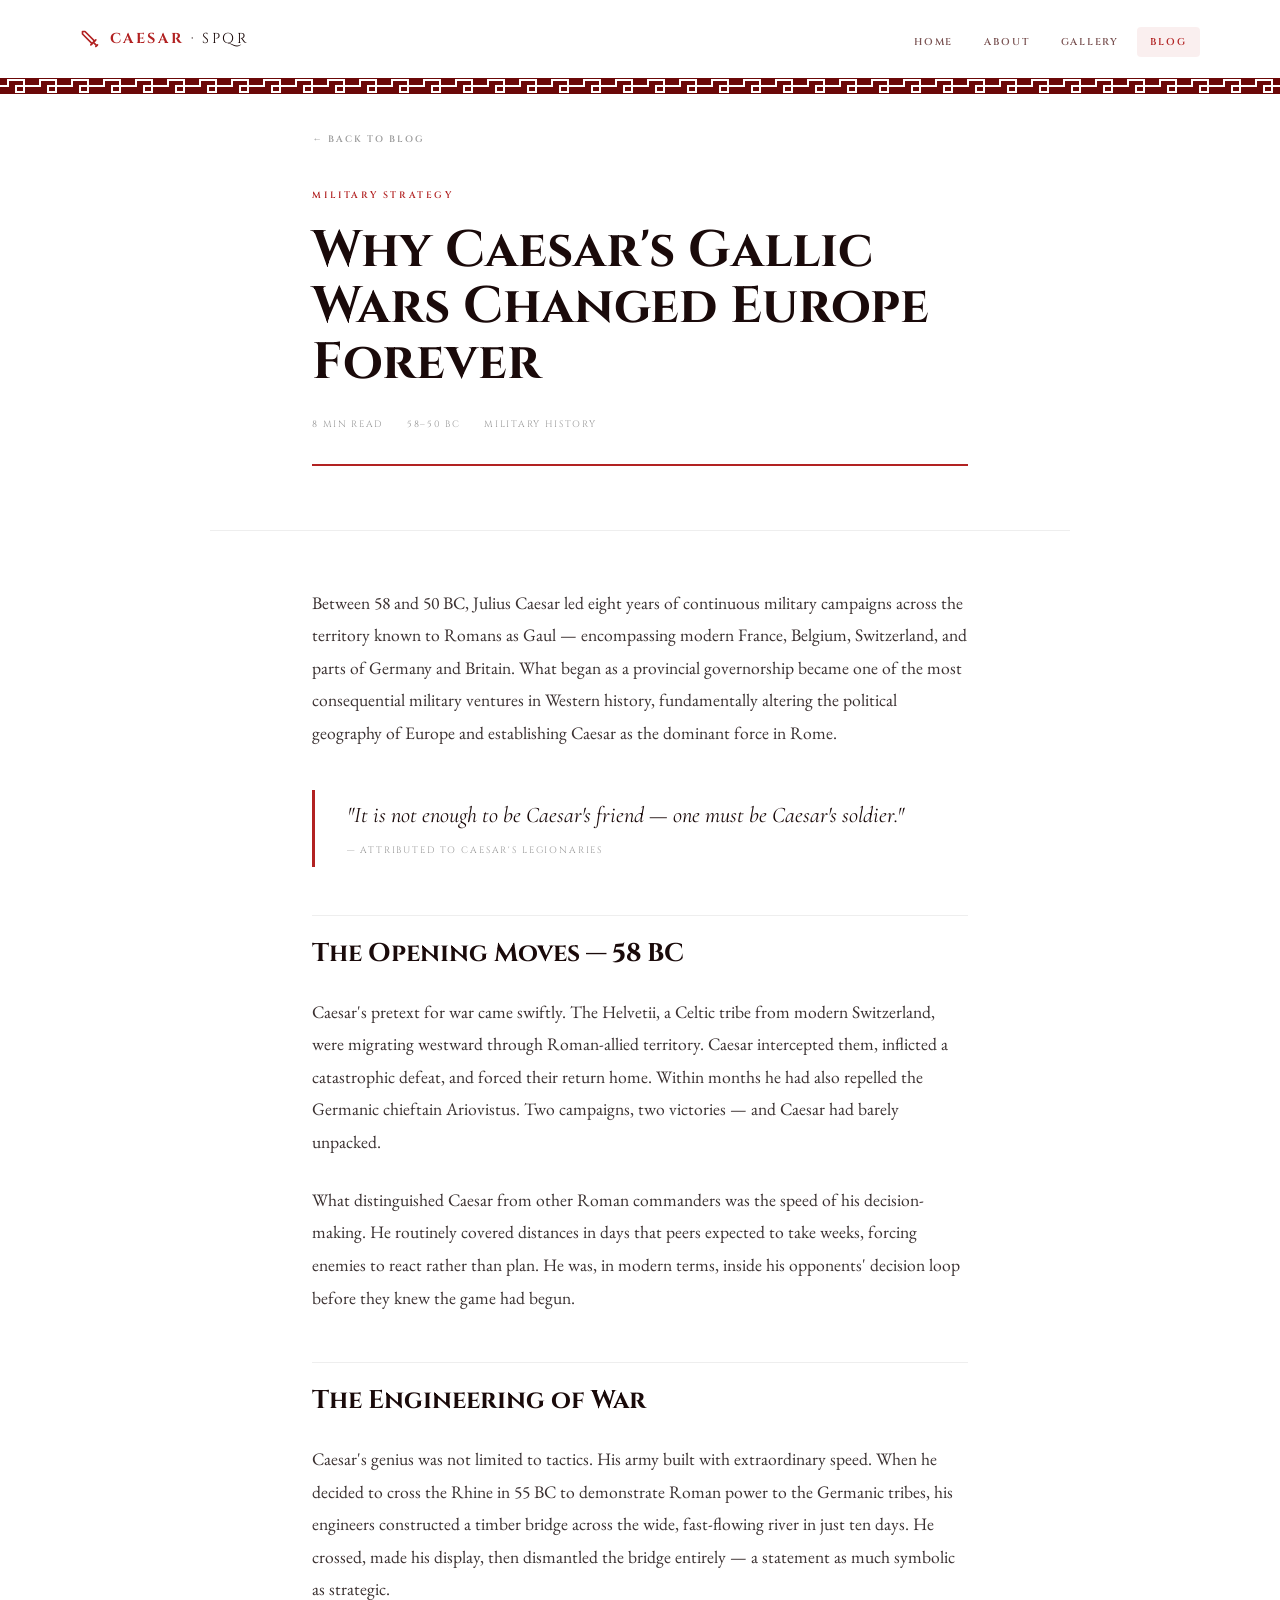
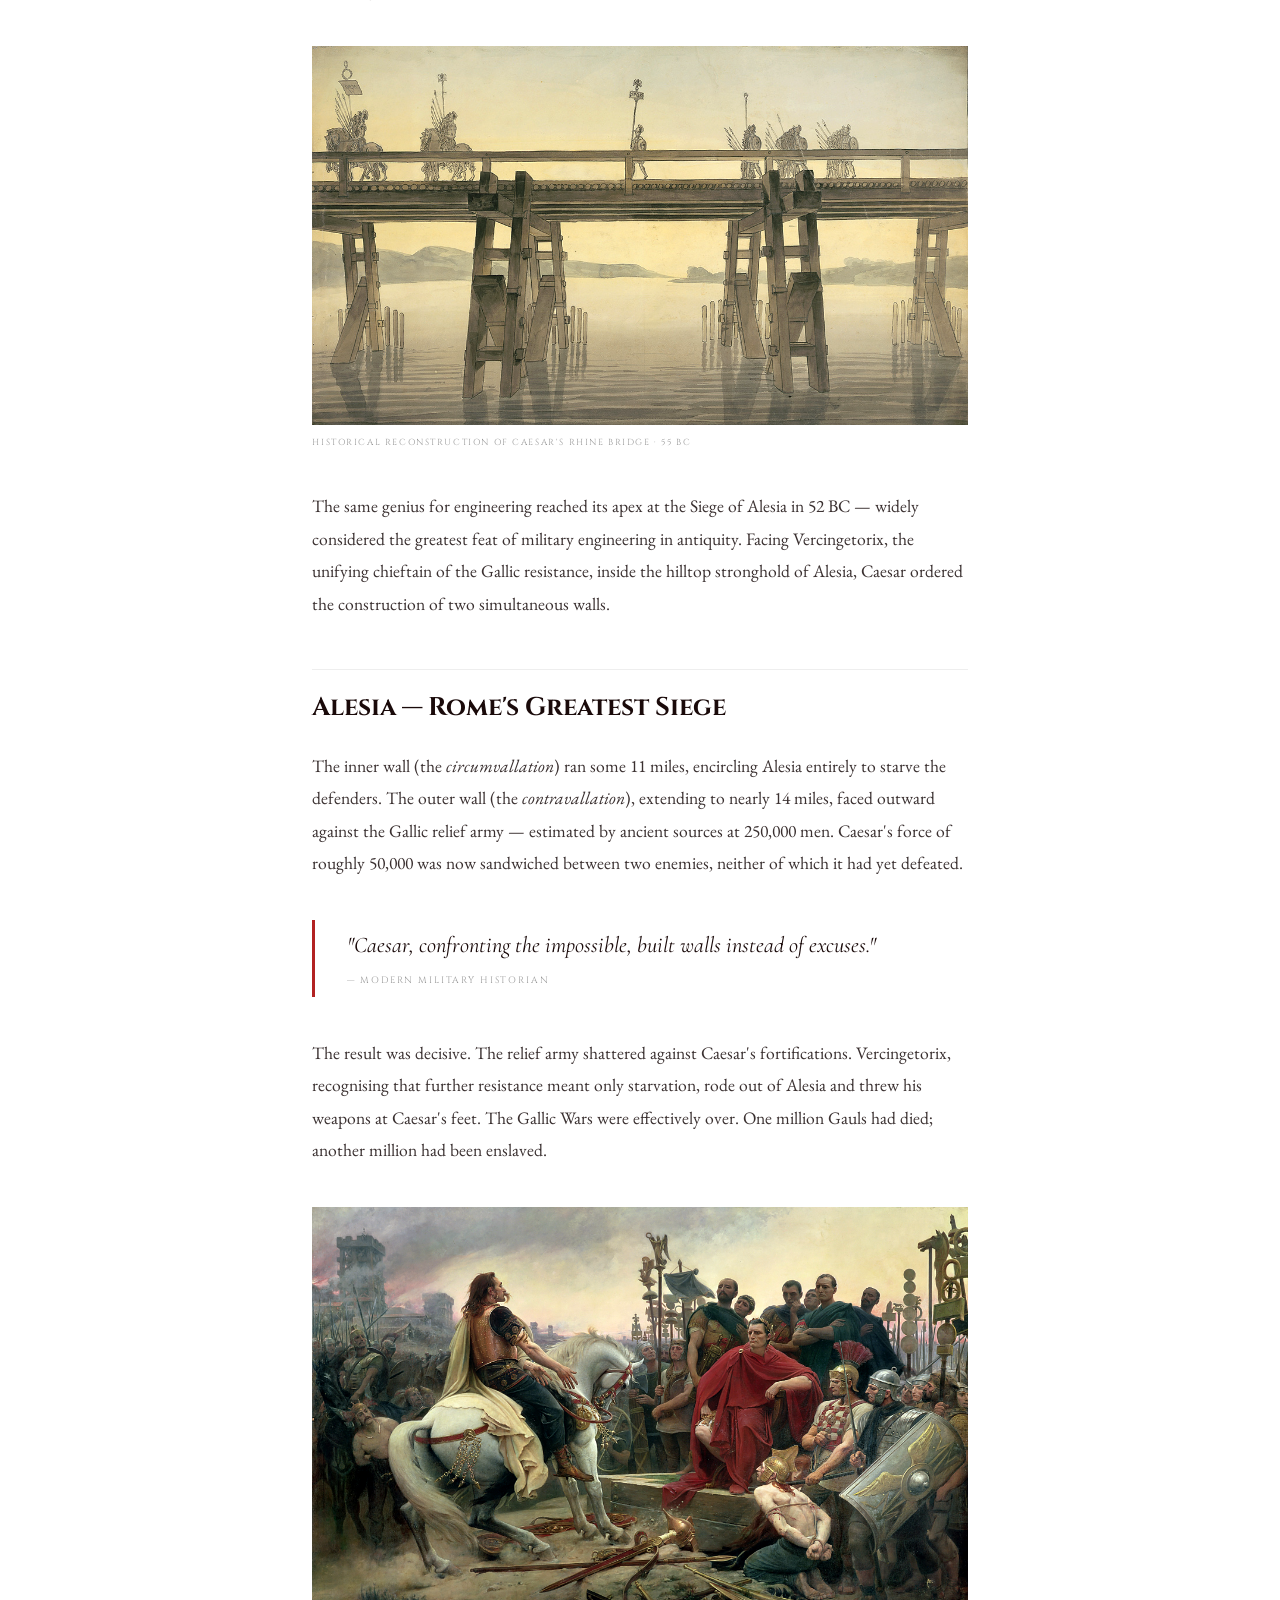
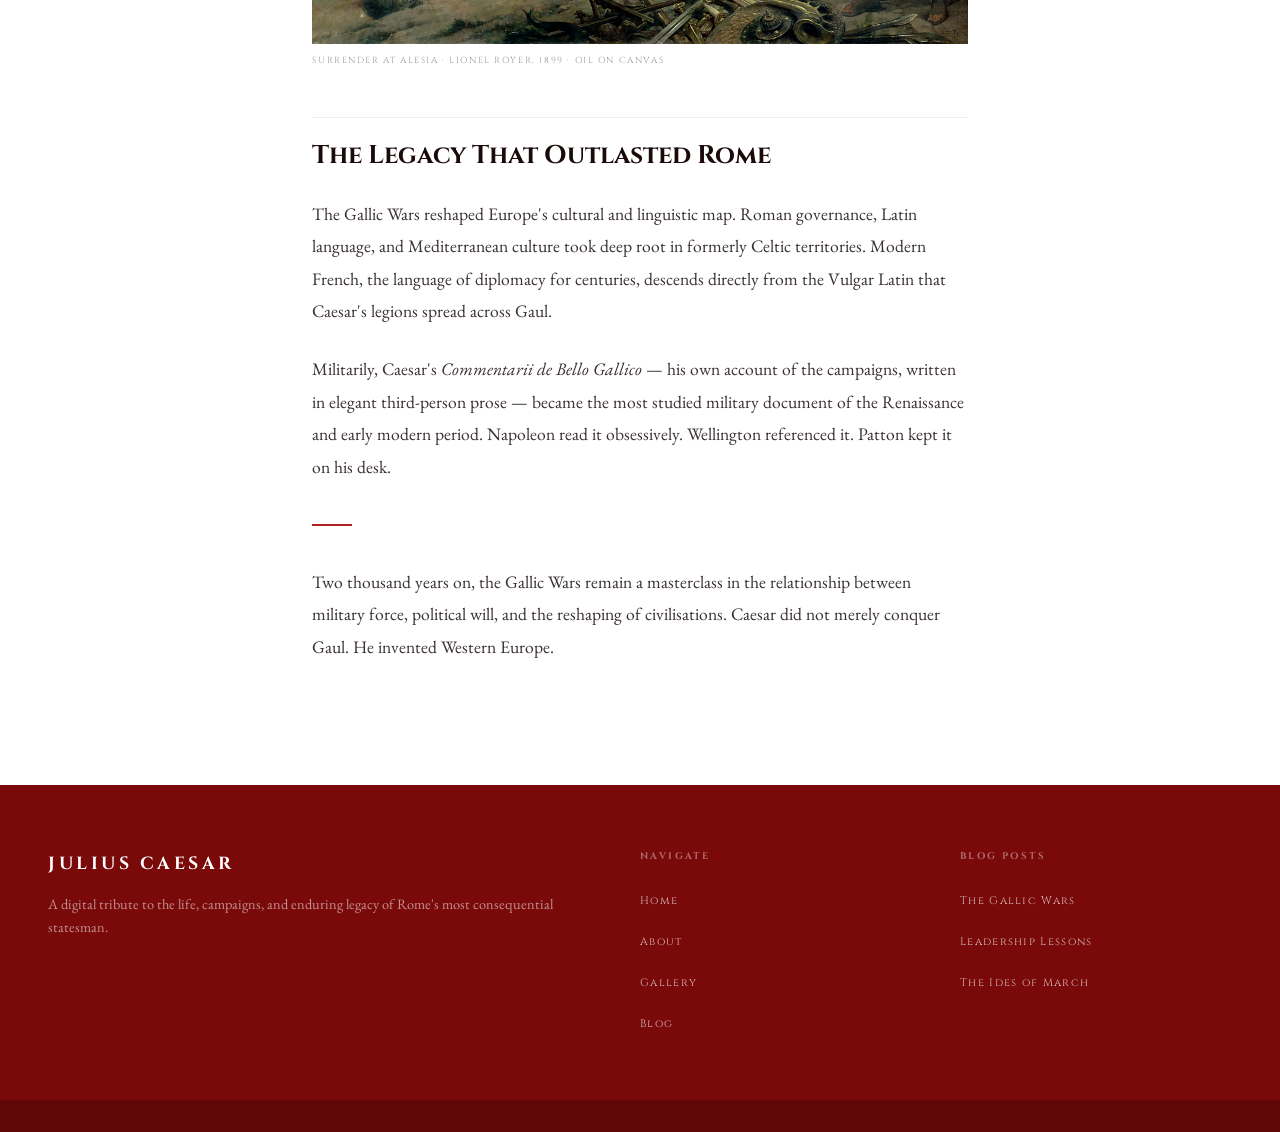
==== blog-post-1.html @ d53f021f "Initial commit" ====
<!DOCTYPE html>
<html lang="en">
<head>
  <meta charset="UTF-8" />
  <meta name="viewport" content="width=device-width, initial-scale=1.0" />
  <title>The Gallic Wars — Julius Caesar</title>
  <link href="https://fonts.googleapis.com/css2?family=Cormorant+Garamond:ital,wght@0,300;0,400;0,600;1,300;1,400&family=Cinzel:wght@400;600;700&family=EB+Garamond:ital,wght@0,400;1,400&display=swap" rel="stylesheet" />
  <style>
    *, *::before, *::after { box-sizing: border-box; margin: 0; padding: 0; }
    :root {
      --cream: #FFFFFF;
      --ink:   #1A0A0A;
      --gold:  #B22222;
      --ash:   #555555;
      --stone: #999999;
      --serif:   'Cormorant Garamond', Georgia, serif;
      --display: 'Cinzel', serif;
      --body:    'EB Garamond', Georgia, serif;
    }
    html { scroll-behavior: smooth; }
    body { font-family: var(--body); background: var(--cream); color: var(--ink); font-size: 18px; line-height: 1.75; overflow-x: hidden; }

    /* ── NAV ── */
    .site-header { position: fixed; top:0; left:0; right:0; z-index:200; background: rgba(255,255,255,0.96); backdrop-filter: blur(16px); }
    .nav-meander { height:16px; line-height:0; overflow:hidden; }
    .site-nav { display:flex; align-items:center; justify-content:space-between; height:78px; max-width:1200px; margin:0 auto; padding:0 2.5rem; }
    .nav-logo { display:flex; align-items:center; gap:0.6rem; text-decoration:none; }
    .nav-logo svg { width:20px; height:20px; color:#B22222; flex-shrink:0; }
    .nav-logo-text { font-family:var(--display); font-size:0.9rem; font-weight:700; letter-spacing:0.18em; text-transform:uppercase; color:#B22222; line-height:1; }
    .nav-logo-text em { color:#1A0808; font-style:normal; font-weight:400; }
    .nav-links { display:flex; align-items:center; gap:0.25rem; list-style:none; }
    .nav-links a { font-family:var(--display); font-size:0.62rem; font-weight:600; letter-spacing:0.18em; text-transform:uppercase; color:#7A5252; text-decoration:none; padding:0.5rem 0.85rem; border-radius:4px; transition:color 0.2s, background 0.2s; }
    .nav-links a:hover, .nav-links a.active { color:#B22222; background:rgba(178,34,34,0.07); }
    .nav-toggle { display:none; align-items:center; justify-content:center; width:40px; height:40px; background:transparent; border:1px solid rgba(178,34,34,0.3); border-radius:6px; cursor:pointer; color:#B22222; padding:0; transition:background 0.2s; }
    .nav-toggle svg { width:22px; height:22px; overflow:visible; }
    .toggle-path { fill:none; stroke:#B22222; stroke-width:2.5; stroke-linecap:round; stroke-linejoin:round; transition:all 0.6s cubic-bezier(0.4,0,0.2,1); }
    .toggle-top { stroke-dasharray:12 63; stroke-dashoffset:0; }
    .nav-toggle.open svg { transform:rotate(-45deg); }
    .nav-toggle.open .toggle-top { stroke-dasharray:20 300; stroke-dashoffset:-32.42px; }

    /* ── DRAWER ── */
    .drawer-overlay { position:fixed; inset:0; z-index:190; background:rgba(26,8,8,0.35); backdrop-filter:blur(4px); opacity:0; pointer-events:none; transition:opacity 0.35s; }
    .drawer-overlay.open { opacity:1; pointer-events:auto; }
    .drawer { position:fixed; top:0; left:0; bottom:0; z-index:195; width:min(75vw,320px); background:#FFFFFF; border-right:1px solid rgba(178,34,34,0.15); display:flex; flex-direction:column; transform:translateX(-100%); transition:transform 0.35s cubic-bezier(0.4,0,0.2,1); }
    .drawer.open { transform:translateX(0); }
    .drawer-brand { display:flex; align-items:center; gap:0.6rem; padding:1.5rem 1.25rem; border-bottom:1px solid rgba(178,34,34,0.12); }
    .drawer-brand-text { font-family:var(--display); font-size:0.78rem; font-weight:700; letter-spacing:0.18em; text-transform:uppercase; color:#B22222; }
    .drawer-links { display:flex; flex-direction:column; gap:0.25rem; padding:1.5rem 1rem; flex:1; }
    .drawer-links a { font-family:var(--display); font-size:0.68rem; font-weight:600; letter-spacing:0.2em; text-transform:uppercase; color:#7A5252; text-decoration:none; padding:0.65rem 0.85rem; border-radius:6px; transition:color 0.2s, background 0.2s; }
    .drawer-links a:hover { color:#B22222; background:rgba(178,34,34,0.07); }
    .drawer-footer { padding:1.25rem; border-top:1px solid rgba(178,34,34,0.12); }
    .drawer-cta { display:block; font-family:var(--display); font-size:0.62rem; font-weight:700; letter-spacing:0.2em; text-transform:uppercase; text-align:center; background:#B22222; color:#fff; padding:0.85rem 1.5rem; text-decoration:none; transition:background 0.2s; }
    .drawer-cta:hover { background:#8B0000; }

    /* ── ARTICLE LAYOUT ── */
    .post-hero {
      padding-top: 120px;
      padding-bottom: 4rem;
      padding-left: clamp(1.5rem, 8vw, 10rem);
      padding-right: clamp(1.5rem, 8vw, 10rem);
      border-bottom: 1px solid #EEEEEE;
      max-width: 860px;
      margin: 0 auto;
    }
    .post-back {
      display: inline-flex;
      align-items: center;
      gap: 0.4rem;
      font-family: var(--display);
      font-size: 0.58rem;
      font-weight: 600;
      letter-spacing: 0.22em;
      text-transform: uppercase;
      color: var(--stone);
      text-decoration: none;
      margin-bottom: 2.5rem;
      transition: color 0.2s;
    }
    .post-back:hover { color: var(--gold); }
    .post-tag {
      font-family: var(--display);
      font-size: 0.58rem;
      font-weight: 600;
      letter-spacing: 0.28em;
      text-transform: uppercase;
      color: var(--gold);
      margin-bottom: 1.2rem;
    }
    .post-title {
      font-family: var(--display);
      font-size: clamp(2rem, 5vw, 3.2rem);
      font-weight: 700;
      line-height: 1.1;
      color: var(--ink);
      margin-bottom: 1.5rem;
    }
    .post-meta {
      display: flex;
      gap: 1.5rem;
      font-family: var(--display);
      font-size: 0.58rem;
      letter-spacing: 0.18em;
      text-transform: uppercase;
      color: var(--stone);
      padding-bottom: 2rem;
      border-bottom: 2px solid var(--gold);
    }
    .post-body {
      max-width: 860px;
      margin: 0 auto;
      padding: 3.5rem clamp(1.5rem, 8vw, 10rem) 6rem;
    }
    .post-body p { font-size: 1.1rem; line-height: 1.85; color: #3A3030; margin-bottom: 1.6rem; }
    .post-body h2 {
      font-family: var(--display);
      font-size: clamp(1.2rem, 2.5vw, 1.6rem);
      font-weight: 700;
      color: var(--ink);
      margin: 3rem 0 1.2rem;
      padding-top: 1rem;
      border-top: 1px solid #EEEEEE;
    }
    .post-body h3 {
      font-family: var(--display);
      font-size: 1rem;
      font-weight: 600;
      letter-spacing: 0.08em;
      color: var(--gold);
      margin: 2rem 0 0.8rem;
      text-transform: uppercase;
    }
    .post-pullquote {
      border-left: 3px solid var(--gold);
      margin: 2.5rem 0;
      padding: 0.5rem 0 0.5rem 2rem;
    }
    .post-pullquote p {
      font-family: var(--serif);
      font-style: italic;
      font-size: 1.4rem !important;
      line-height: 1.5 !important;
      color: var(--ink) !important;
      margin: 0 !important;
    }
    .post-pullquote cite {
      display: block;
      margin-top: 0.7rem;
      font-family: var(--display);
      font-size: 0.58rem;
      letter-spacing: 0.2em;
      text-transform: uppercase;
      color: var(--stone);
      font-style: normal;
    }
    .post-divider { width: 40px; height: 2px; background: var(--gold); margin: 2.5rem 0; }
    .post-img {
      width: 100%;
      margin: 2.5rem 0;
      position: relative;
    }
    .post-img img { width: 100%; display: block; filter: sepia(12%) contrast(1.05); }
    .post-img figcaption {
      font-family: var(--display);
      font-size: 0.55rem;
      letter-spacing: 0.18em;
      text-transform: uppercase;
      color: var(--stone);
      margin-top: 0.6rem;
    }

    /* ── FOOTER ── */
    footer { background: #7A0A0A; color: rgba(255,255,255,0.8); padding: 4rem 3rem; display: grid; grid-template-columns: 2fr 1fr 1fr; gap: 3rem; max-width: 100%; }
    .footer-brand .footer-logo { font-family:var(--display); font-size:1.1rem; font-weight:700; letter-spacing:0.2em; color:#fff; margin-bottom:0.75rem; }
    .footer-brand .footer-tagline { font-family:var(--body); font-size:0.9rem; line-height:1.6; color:rgba(255,255,255,0.55); }
    .footer-nav h4 { font-family:var(--display); font-size:0.6rem; letter-spacing:0.25em; text-transform:uppercase; color:rgba(255,255,255,0.4); margin-bottom:1rem; }
    .footer-nav ul { list-style:none; display:flex; flex-direction:column; gap:0.6rem; }
    .footer-nav a { font-family:var(--display); font-size:0.68rem; letter-spacing:0.12em; color:rgba(255,255,255,0.7); text-decoration:none; transition:color 0.2s; }
    .footer-nav a:hover { color:#fff; }
    .footer-bottom { background:#600808; padding:1rem 3rem; font-family:var(--display); font-size:0.55rem; letter-spacing:0.15em; color:rgba(255,255,255,0.3); }

    @media (max-width: 900px) {
      .nav-links { display:none; }
      .nav-toggle { display:flex; }
      footer { grid-template-columns:1fr; gap:2rem; padding:3rem 2rem; }
    }
  </style>
</head>
<body>

  <!-- NAV -->
  <header class="site-header">
    <nav class="site-nav">
      <a href="index.html" class="nav-logo">
        <svg viewBox="0 0 24 24" fill="none" stroke="currentColor" stroke-width="2" stroke-linecap="round" stroke-linejoin="round">
          <polyline points="14.5 17.5 3 6 3 3 6 3 17.5 14.5"/><path d="M13 19l6-6"/><path d="M16 16l4 4"/><path d="M19 21l2-2"/>
        </svg>
        <span class="nav-logo-text">Caesar <em>· SPQR</em></span>
      </a>
      <ul class="nav-links">
        <li><a href="index.html">Home</a></li>
        <li><a href="index.html#about">About</a></li>
        <li><a href="index.html#gallery">Gallery</a></li>
        <li><a href="index.html#blog" class="active">Blog</a></li>
      </ul>
      <button class="nav-toggle" id="navToggle" onclick="toggleDrawer()" aria-label="Open menu">
        <svg viewBox="0 0 32 32">
          <path class="toggle-path toggle-top" d="M27 10 13 10C10.8 10 9 8.2 9 6 9 3.5 10.8 2 13 2 15.2 2 17 3.8 17 6L17 26C17 28.2 18.8 30 21 30 23.2 30 25 28.2 25 26 25 23.8 23.2 22 21 22L7 22"/>
          <path class="toggle-path toggle-mid" d="M7 16 27 16"/>
        </svg>
      </button>
    </nav>
    <div class="nav-meander" aria-hidden="true">
      <svg width="100%" height="16" style="display:block" xmlns="http://www.w3.org/2000/svg">
        <defs>
          <pattern id="gk" x="0" y="0" width="32" height="16" patternUnits="userSpaceOnUse">
            <rect width="32" height="16" fill="#6B0808"/>
            <polyline points="0,8 8,8 8,2 24,2 24,14 16,14 16,8 32,8"
              fill="none" stroke="white" stroke-width="2"
              stroke-linejoin="miter" stroke-linecap="square"/>
          </pattern>
        </defs>
        <rect width="100%" height="16" fill="url(#gk)"/>
      </svg>
    </div>
  </header>

  <div class="drawer-overlay" id="drawerOverlay" onclick="closeDrawer()"></div>
  <div class="drawer" id="drawer">
    <div class="drawer-brand">
      <span class="drawer-brand-text">Caesar <em style="color:#1A0808;font-style:normal;font-weight:400;">· SPQR</em></span>
    </div>
    <div class="drawer-links">
      <a href="index.html">Home</a>
      <a href="index.html#about">About</a>
      <a href="index.html#gallery">Gallery</a>
      <a href="index.html#blog">Blog</a>
    </div>
    <div class="drawer-footer">
      <a href="index.html#blog" class="drawer-cta" onclick="closeDrawer()">Back to Blog</a>
    </div>
  </div>

  <!-- ARTICLE -->
  <div class="post-hero">
    <a href="index.html#blog" class="post-back">← Back to Blog</a>
    <div class="post-tag">Military Strategy</div>
    <h1 class="post-title">Why Caesar's Gallic Wars Changed Europe Forever</h1>
    <div class="post-meta">
      <span>8 min read</span>
      <span>58–50 BC</span>
      <span>Military History</span>
    </div>
  </div>

  <div class="post-body">

    <p>Between 58 and 50 BC, Julius Caesar led eight years of continuous military campaigns across the territory known to Romans as Gaul — encompassing modern France, Belgium, Switzerland, and parts of Germany and Britain. What began as a provincial governorship became one of the most consequential military ventures in Western history, fundamentally altering the political geography of Europe and establishing Caesar as the dominant force in Rome.</p>

    <div class="post-pullquote">
      <p>"It is not enough to be Caesar's friend — one must be Caesar's soldier."</p>
      <cite>— Attributed to Caesar's Legionaries</cite>
    </div>

    <h2>The Opening Moves — 58 BC</h2>
    <p>Caesar's pretext for war came swiftly. The Helvetii, a Celtic tribe from modern Switzerland, were migrating westward through Roman-allied territory. Caesar intercepted them, inflicted a catastrophic defeat, and forced their return home. Within months he had also repelled the Germanic chieftain Ariovistus. Two campaigns, two victories — and Caesar had barely unpacked.</p>

    <p>What distinguished Caesar from other Roman commanders was the speed of his decision-making. He routinely covered distances in days that peers expected to take weeks, forcing enemies to react rather than plan. He was, in modern terms, inside his opponents' decision loop before they knew the game had begun.</p>

    <h2>The Engineering of War</h2>
    <p>Caesar's genius was not limited to tactics. His army built with extraordinary speed. When he decided to cross the Rhine in 55 BC to demonstrate Roman power to the Germanic tribes, his engineers constructed a timber bridge across the wide, fast-flowing river in just ten days. He crossed, made his display, then dismantled the bridge entirely — a statement as much symbolic as strategic.</p>

    <figure class="post-img">
      <img src="gallery/rhine-bridge.jpg" alt="Caesar's Bridge over the Rhine" />
      <figcaption>Historical reconstruction of Caesar's Rhine bridge · 55 BC</figcaption>
    </figure>

    <p>The same genius for engineering reached its apex at the Siege of Alesia in 52 BC — widely considered the greatest feat of military engineering in antiquity. Facing Vercingetorix, the unifying chieftain of the Gallic resistance, inside the hilltop stronghold of Alesia, Caesar ordered the construction of two simultaneous walls.</p>

    <h2>Alesia — Rome's Greatest Siege</h2>
    <p>The inner wall (the <em>circumvallation</em>) ran some 11 miles, encircling Alesia entirely to starve the defenders. The outer wall (the <em>contravallation</em>), extending to nearly 14 miles, faced outward against the Gallic relief army — estimated by ancient sources at 250,000 men. Caesar's force of roughly 50,000 was now sandwiched between two enemies, neither of which it had yet defeated.</p>

    <div class="post-pullquote">
      <p>"Caesar, confronting the impossible, built walls instead of excuses."</p>
      <cite>— Modern military historian</cite>
    </div>

    <p>The result was decisive. The relief army shattered against Caesar's fortifications. Vercingetorix, recognising that further resistance meant only starvation, rode out of Alesia and threw his weapons at Caesar's feet. The Gallic Wars were effectively over. One million Gauls had died; another million had been enslaved.</p>

    <figure class="post-img">
      <img src="gallery/vercingetorix.jpg" alt="Surrender at Alesia" />
      <figcaption>Surrender at Alesia · Lionel Royer, 1899 · Oil on canvas</figcaption>
    </figure>

    <h2>The Legacy That Outlasted Rome</h2>
    <p>The Gallic Wars reshaped Europe's cultural and linguistic map. Roman governance, Latin language, and Mediterranean culture took deep root in formerly Celtic territories. Modern French, the language of diplomacy for centuries, descends directly from the Vulgar Latin that Caesar's legions spread across Gaul.</p>

    <p>Militarily, Caesar's <em>Commentarii de Bello Gallico</em> — his own account of the campaigns, written in elegant third-person prose — became the most studied military document of the Renaissance and early modern period. Napoleon read it obsessively. Wellington referenced it. Patton kept it on his desk.</p>

    <div class="post-divider"></div>
    <p>Two thousand years on, the Gallic Wars remain a masterclass in the relationship between military force, political will, and the reshaping of civilisations. Caesar did not merely conquer Gaul. He invented Western Europe.</p>

  </div>

  <!-- FOOTER -->
  <footer>
    <div class="footer-brand">
      <div class="footer-logo">JULIUS CAESAR</div>
      <p class="footer-tagline">A digital tribute to the life, campaigns, and enduring legacy of Rome's most consequential statesman.</p>
    </div>
    <nav class="footer-nav">
      <h4>Navigate</h4>
      <ul>
        <li><a href="index.html">Home</a></li>
        <li><a href="index.html#about">About</a></li>
        <li><a href="index.html#gallery">Gallery</a></li>
        <li><a href="index.html#blog">Blog</a></li>
      </ul>
    </nav>
    <nav class="footer-nav">
      <h4>Blog Posts</h4>
      <ul>
        <li><a href="blog-post-1.html">The Gallic Wars</a></li>
        <li><a href="blog-post-2.html">Leadership Lessons</a></li>
        <li><a href="blog-post-3.html">The Ides of March</a></li>
      </ul>
    </nav>
  </footer>
  <div class="footer-bottom"></div>

  <script>
    function toggleDrawer() {
      const open = document.getElementById('drawer').classList.toggle('open');
      document.getElementById('drawerOverlay').classList.toggle('open', open);
      document.getElementById('navToggle').classList.toggle('open', open);
      document.body.style.overflow = open ? 'hidden' : '';
    }
    function closeDrawer() {
      document.getElementById('drawer').classList.remove('open');
      document.getElementById('drawerOverlay').classList.remove('open');
      document.getElementById('navToggle').classList.remove('open');
      document.body.style.overflow = '';
    }
    document.addEventListener('keydown', e => { if (e.key === 'Escape') closeDrawer(); });
  </script>
</body>
</html>
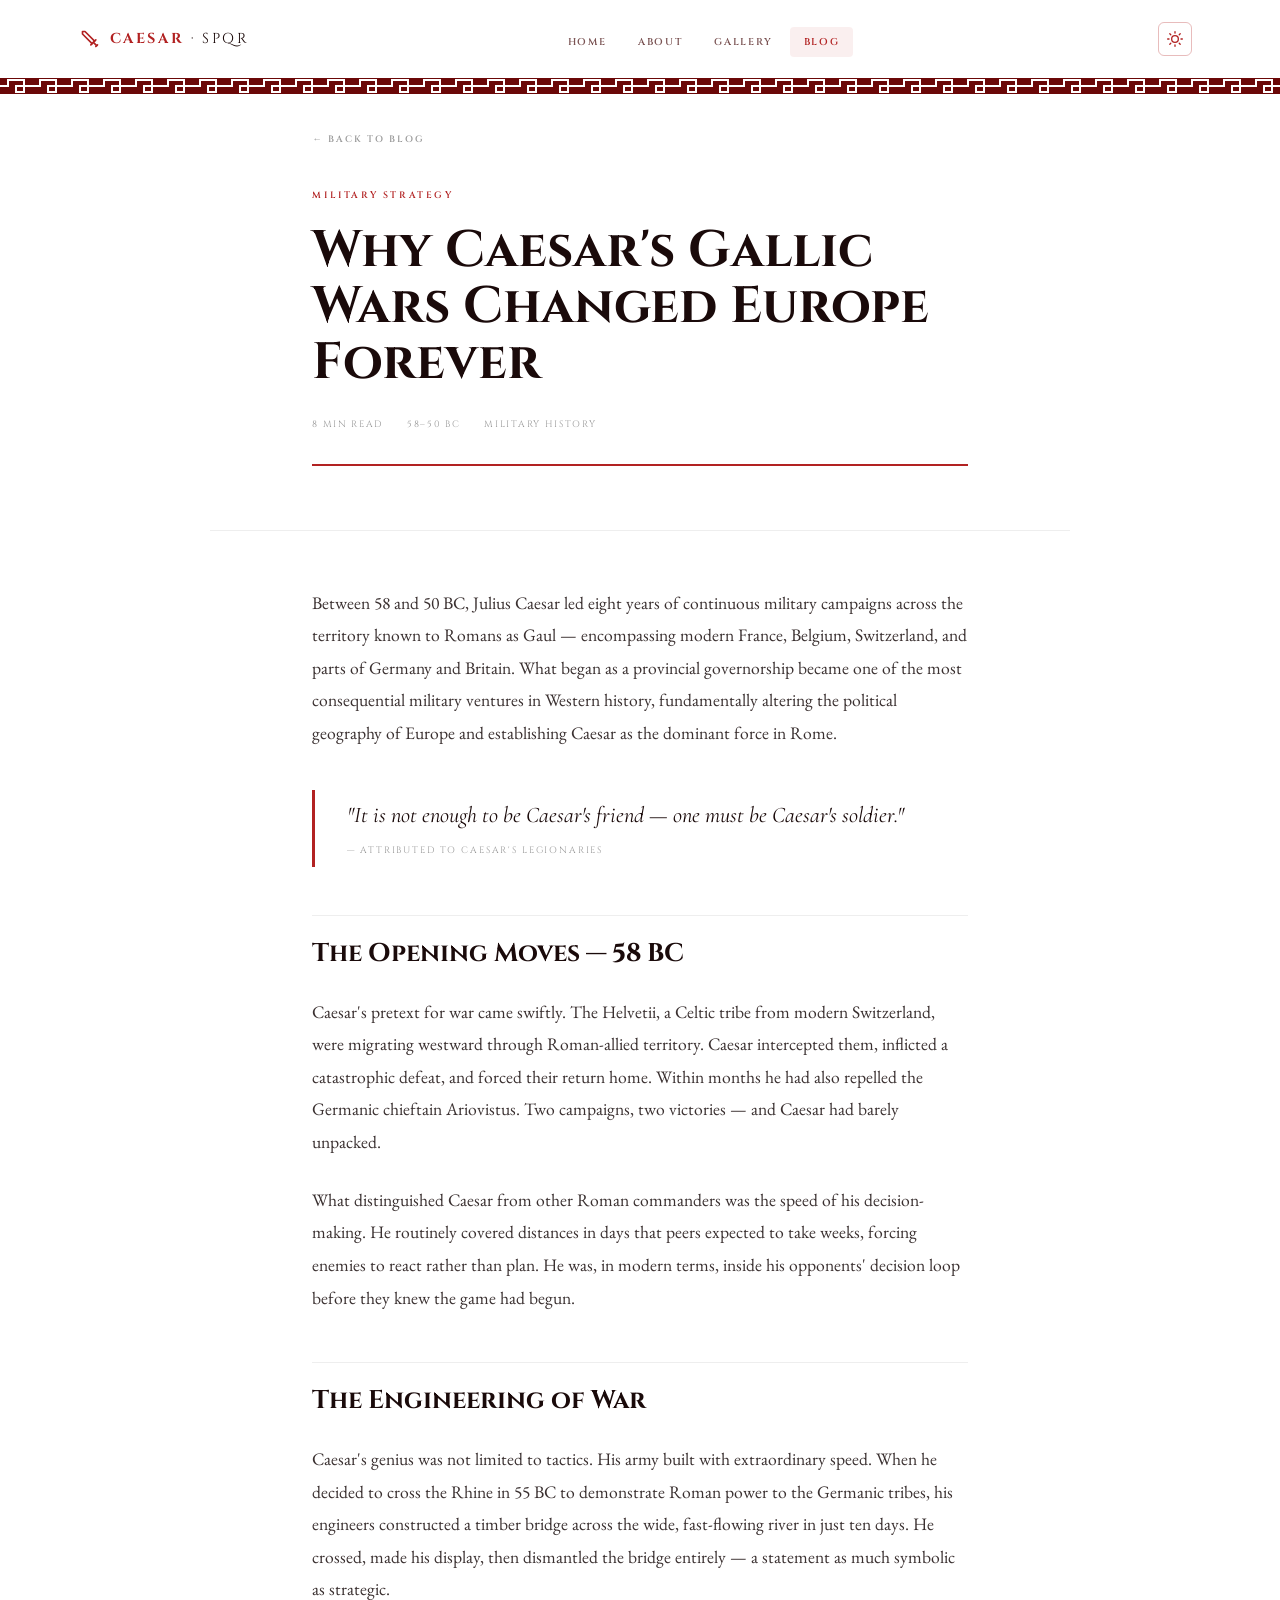
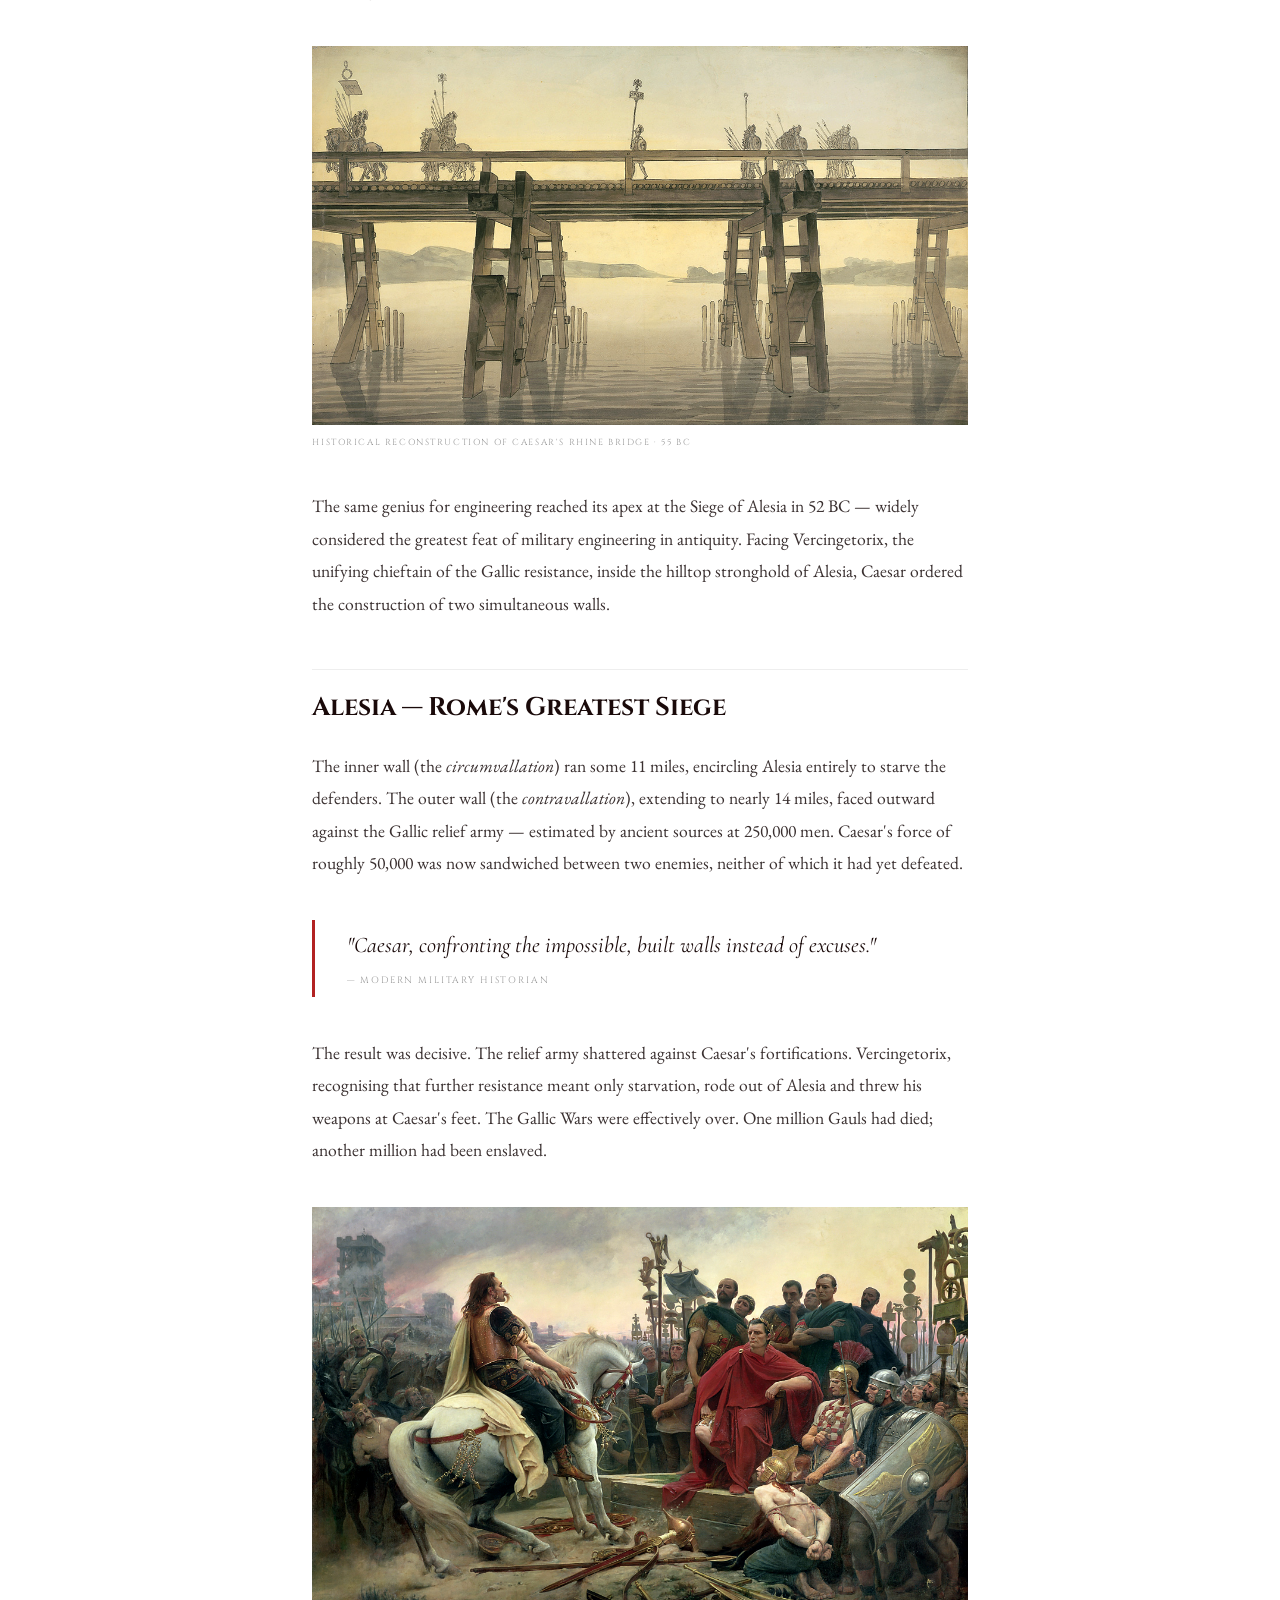
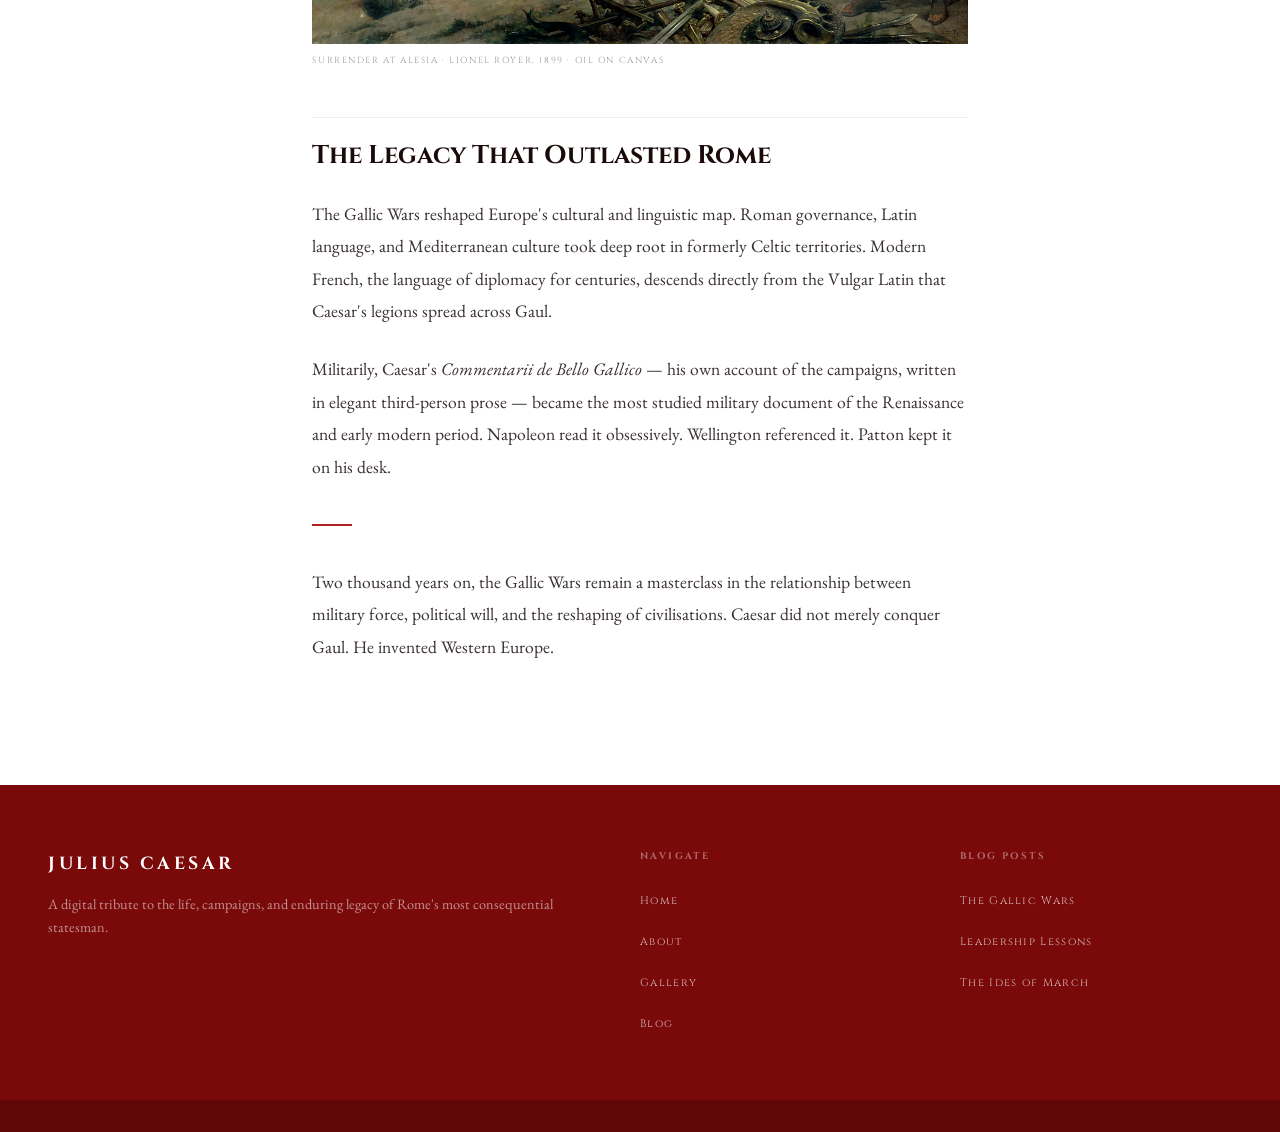
==== commit 2568ea32: "update" ====
--- a/blog-post-1.html
+++ b/blog-post-1.html
@@ -183,7 +183,42 @@
       .nav-toggle { display:flex; }
       footer { grid-template-columns:1fr; gap:2rem; padding:3rem 2rem; }
     }
+
+    /* ── THEME TOGGLE BUTTON ── */
+    .theme-toggle { display:flex; align-items:center; justify-content:center; width:34px; height:34px; background:transparent; border:1px solid rgba(178,34,34,0.3); border-radius:6px; cursor:pointer; color:#B22222; padding:0; transition:background 0.2s, border-color 0.2s; margin-right:0.5rem; flex-shrink:0; }
+    .theme-toggle:hover { background:rgba(178,34,34,0.07); border-color:rgba(178,34,34,0.5); }
+    .theme-toggle svg { width:16px; height:16px; display:block; }
+    .theme-toggle .icon-moon { display:none; }
+    [data-theme="dark"] .theme-toggle .icon-moon { display:block; }
+    [data-theme="dark"] .theme-toggle .icon-sun { display:none; }
+
+    /* ── DARK MODE ── */
+    [data-theme="dark"] body { background:#0D0808; color:#E8D5C4; }
+    [data-theme="dark"] .site-header { background:rgba(13,8,8,0.97); }
+    [data-theme="dark"] .nav-logo-text { color:#B22222; }
+    [data-theme="dark"] .nav-logo-text em { color:#E8D5C4; }
+    [data-theme="dark"] .nav-links a { color:#A08080; }
+    [data-theme="dark"] .nav-links a:hover, [data-theme="dark"] .nav-links a.active { color:#B22222; background:rgba(178,34,34,0.12); }
+    [data-theme="dark"] .theme-toggle { border-color:rgba(178,34,34,0.4); color:#CC4444; }
+    [data-theme="dark"] .drawer { background:#140A0A; border-right-color:rgba(178,34,34,0.2); }
+    [data-theme="dark"] .drawer-brand { border-bottom-color:rgba(178,34,34,0.15); }
+    [data-theme="dark"] .drawer-brand-text em { color:#E8D5C4 !important; }
+    [data-theme="dark"] .drawer-links a { color:#A08080; }
+    [data-theme="dark"] .drawer-links a:hover { color:#B22222; background:rgba(178,34,34,0.12); }
+    [data-theme="dark"] .drawer-footer { border-top-color:rgba(178,34,34,0.15); }
+    [data-theme="dark"] .post-hero { border-bottom-color:#2A1212; }
+    [data-theme="dark"] .post-title { color:#E8D5C4; }
+    [data-theme="dark"] .post-back { color:#7A6060; }
+    [data-theme="dark"] .post-back:hover { color:#B22222; }
+    [data-theme="dark"] .post-body p { color:#C8B0A8; }
+    [data-theme="dark"] .post-body h2 { color:#E8D5C4; border-top-color:#2A1212; }
+    [data-theme="dark"] .post-body h3 { color:#B22222; }
+    [data-theme="dark"] .post-pullquote p { color:#E8D5C4 !important; }
+    [data-theme="dark"] .post-pullquote cite { color:#7A6060; }
+    [data-theme="dark"] .post-meta { color:#7A6060; }
+    [data-theme="dark"] .post-img figcaption { color:#7A6060; }
   </style>
+  <script>(function(){var t=localStorage.getItem('jc-theme')||'light';document.documentElement.setAttribute('data-theme',t);})();</script>
 </head>
 <body>
 
@@ -202,6 +237,10 @@
         <li><a href="index.html#gallery">Gallery</a></li>
         <li><a href="index.html#blog" class="active">Blog</a></li>
       </ul>
+      <button class="theme-toggle" id="themeToggle" aria-label="Toggle dark mode" onclick="toggleTheme()">
+        <svg class="icon-sun" xmlns="http://www.w3.org/2000/svg" viewBox="0 0 24 24" fill="none" stroke="currentColor" stroke-width="2" stroke-linecap="round" stroke-linejoin="round"><circle cx="12" cy="12" r="5"/><line x1="12" y1="1" x2="12" y2="3"/><line x1="12" y1="21" x2="12" y2="23"/><line x1="4.22" y1="4.22" x2="5.64" y2="5.64"/><line x1="18.36" y1="18.36" x2="19.78" y2="19.78"/><line x1="1" y1="12" x2="3" y2="12"/><line x1="21" y1="12" x2="23" y2="12"/><line x1="4.22" y1="19.78" x2="5.64" y2="18.36"/><line x1="18.36" y1="5.64" x2="19.78" y2="4.22"/></svg>
+        <svg class="icon-moon" xmlns="http://www.w3.org/2000/svg" viewBox="0 0 24 24" fill="none" stroke="currentColor" stroke-width="2" stroke-linecap="round" stroke-linejoin="round"><path d="M21 12.79A9 9 0 1 1 11.21 3 7 7 0 0 0 21 12.79z"/></svg>
+      </button>
       <button class="nav-toggle" id="navToggle" onclick="toggleDrawer()" aria-label="Open menu">
         <svg viewBox="0 0 32 32">
           <path class="toggle-path toggle-top" d="M27 10 13 10C10.8 10 9 8.2 9 6 9 3.5 10.8 2 13 2 15.2 2 17 3.8 17 6L17 26C17 28.2 18.8 30 21 30 23.2 30 25 28.2 25 26 25 23.8 23.2 22 21 22L7 22"/>
@@ -328,6 +367,12 @@
   <div class="footer-bottom"></div>
 
   <script>
+    function toggleTheme() {
+      var html = document.documentElement;
+      var next = html.getAttribute('data-theme') === 'dark' ? 'light' : 'dark';
+      html.setAttribute('data-theme', next);
+      localStorage.setItem('jc-theme', next);
+    }
     function toggleDrawer() {
       const open = document.getElementById('drawer').classList.toggle('open');
       document.getElementById('drawerOverlay').classList.toggle('open', open);
